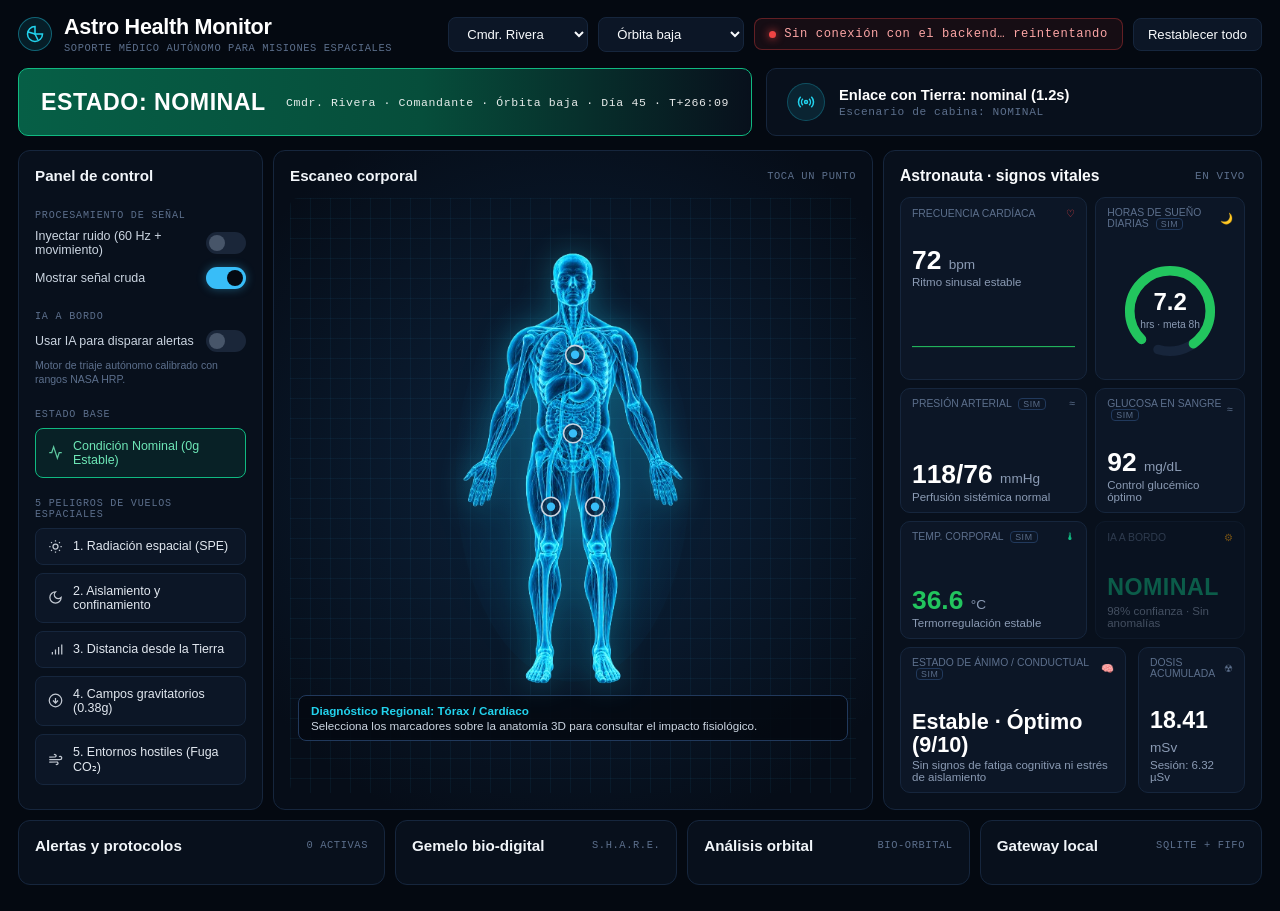
==== frontend/index.html @ faa4a2a4 "Proyecto completo funcionando en local" ====
<!DOCTYPE html>
<html lang="es">
<head>
  <meta charset="UTF-8" />
  <meta name="viewport" content="width=device-width, initial-scale=1.0" />
  <meta name="description" content="Prototipo de monitoreo fisiológico para misiones espaciales." />
  <title>Astro Health Monitor - Escaneo Anatómico 3D</title>
  <link rel="stylesheet" href="css/styles.css" />
</head>
<body>
<!-- TOP BAR -->
  <header class="header">
    <div class="logo-area">
      <div class="logo-badge">
        <svg width="18" height="18" viewBox="0 0 24 24" fill="none" stroke="currentColor" stroke-width="2">
          <path d="M12 2a10 10 0 1 0 10 10H12V2z"/><path d="M12 12 2.1 9.1"/><path d="m12 12 3.9 7.8"/>
        </svg>
      </div>
      <div class="logo-text">
        <h1>Astro Health Monitor</h1>
        <p class="mono">Soporte Médico Autónomo para Misiones Espaciales</p>
      </div>
    </div>

    <div class="header-controls">
      <select id="astro-select" class="select-box" >
        <option value="Cmdr. Rivera">Cmdr. Rivera</option>
        <option value="Dra. Vance">Dra. Vance</option>
        <option value="Ing. Sato">Ing. Sato</option>
      </select>
      <select id="orbit-select" class="select-box" >
        <option value="Órbita baja">Órbita baja</option>
        <option value="Tránsito Lunar">Tránsito Lunar</option>
        <option value="Superficie Marte">Superficie Marte</option>
      </select>
      <div id="conn-badge" class="system-badge offline mono">
        <span class="system-dot"></span>
        <span id="conn-text">Conectando con el backend…</span>
      </div>
      <button id="btn-reset" class="select-box" type="button">Restablecer todo</button>
    </div>
  </header>

  <!-- STATUS BANNER + COMMS -->
  <section class="top-status-grid">
    <div id="banner-box" class="status-banner">
      <h2 id="banner-state">ESTADO: NOMINAL</h2>
      <span id="banner-meta" class="mono">Cmdr. Rivera · Comandante · Órbita baja · Día 45 · T+266:09</span>
    </div>

    <div class="comms-box">
      <div class="comms-circle">
        <svg width="18" height="18" viewBox="0 0 24 24" fill="none" stroke="currentColor" stroke-width="2">
          <path d="M4.9 19.1C1 15.2 1 8.8 4.9 4.9"/><path d="M7.8 16.2c-2.3-2.3-2.3-6.1 0-8.5"/>
          <circle cx="12" cy="12" r="2"/><path d="M16.2 7.8c2.3 2.3 2.3 6.1 0 8.5"/><path d="M19.1 4.9C23 8.8 23 15.1 19.1 19"/>
        </svg>
      </div>
      <div>
        <h3 id="comms-title">Enlace con Tierra: nominal (1.2s)</h3>
        <p id="comms-sub" class="mono">Escenario de cabina: NOMINAL</p>
      </div>
    </div>
  </section>

  <!-- MAIN 3-COLUMN WORKSPACE -->
  <div class="main-layout">

    <!-- COLUMN 1: PANEL DE CONTROL -->
    <aside class="panel">
      <div class="panel-title-row">
        <h3>Panel de control</h3>
      </div>

      <div class="cat-label mono">Procesamiento de Señal</div>
      <div class="switch-item">
        <span>Inyectar ruido (60 Hz + movimiento)</span>
        <div id="sw-noise" class="toggle-pill" data-toggle="noise" role="switch" tabindex="0" aria-label="Inyectar ruido"></div>
      </div>
      <div class="switch-item">
        <span>Mostrar señal cruda</span>
        <div id="sw-raw" class="toggle-pill active" data-toggle="raw" role="switch" tabindex="0" aria-label="Mostrar señal cruda"></div>
      </div>

      <div class="cat-label mono">IA a Bordo</div>
      <div class="switch-item">
        <span>Usar IA para disparar alertas</span>
        <div id="sw-ai" class="toggle-pill" data-toggle="ai" role="switch" tabindex="0" aria-label="Usar IA para alertas"></div>
      </div>
      <p id="ai-helper" class="switch-helper">Motor de triaje autónomo calibrado con rangos NASA HRP.</p>

      <div class="cat-label mono">Estado Base</div>
      <button class="ctrl-btn selected-ok" data-hazard="normal">
        <svg viewBox="0 0 24 24" fill="none" stroke="currentColor" stroke-width="2"><path d="M22 12h-4l-3 9L9 3l-3 9H2"/></svg>
        <span>Condición Nominal (0g Estable)</span>
      </button>

      <div class="cat-label mono">5 Peligros de Vuelos Espaciales</div>

      <button class="ctrl-btn" data-hazard="radiacion">
        <svg viewBox="0 0 24 24" fill="none" stroke="currentColor" stroke-width="2"><circle cx="12" cy="12" r="4"/><path d="M12 2v2"/><path d="M12 20v2"/><path d="m4.93 4.93 1.41 1.41"/><path d="m17.66 17.66 1.41 1.41"/><path d="M2 12h2"/><path d="M20 12h2"/><path d="m6.34 17.66-1.41 1.41"/><path d="m19.07 4.93-1.41 1.41"/></svg>
        <span>1. Radiación espacial (SPE)</span>
      </button>

      <button class="ctrl-btn" data-hazard="aislamiento">
        <svg viewBox="0 0 24 24" fill="none" stroke="currentColor" stroke-width="2"><path d="M12 3a6 6 0 0 0 9 9 9 9 0 1 1-9-9Z"/></svg>
        <span>2. Aislamiento y confinamiento</span>
      </button>

      <button class="ctrl-btn" data-hazard="distancia">
        <svg viewBox="0 0 24 24" fill="none" stroke="currentColor" stroke-width="2"><path d="M2 20h.01"/><path d="M7 20v-4"/><path d="M12 20v-8"/><path d="M17 20V8"/><path d="M22 4v16"/></svg>
        <span>3. Distancia desde la Tierra</span>
      </button>

      <button class="ctrl-btn" data-hazard="gravedad">
        <svg viewBox="0 0 24 24" fill="none" stroke="currentColor" stroke-width="2"><circle cx="12" cy="12" r="10"/><path d="M12 8v8"/><path d="m8 12 4 4 4-4"/></svg>
        <span>4. Campos gravitatorios (0.38g)</span>
      </button>

      <button class="ctrl-btn" data-hazard="entorno">
        <svg viewBox="0 0 24 24" fill="none" stroke="currentColor" stroke-width="2"><path d="M17.7 7.7a2.5 2.5 0 1 1 1.8 4.3H2"/><path d="M9.6 4.6A2 2 0 1 1 11 8H2"/><path d="M12.6 19.4A2 2 0 1 0 14 16H2"/></svg>
        <span>5. Entornos hostiles (Fuga CO₂)</span>
      </button>
    </aside>

    <!-- COLUMN 2: ESCANEO CORPORAL -->
    <section class="panel body-column">
      <div class="panel-title-row">
        <h3>Escaneo corporal</h3>
        <span class="panel-subtitle mono">Toca un punto</span>
      </div>

      <div class="grid-canvas">
        <svg class="body-svg" viewBox="0 0 240 420" role="img" aria-label="Modelo anatómico 3D interactivo del astronauta">
          <defs>
            <radialGradient id="scanGlow" cx="50%" cy="55%" r="55%">
              <stop offset="0%" stop-color="#0ea5e9" stop-opacity="0.20" />
              <stop offset="65%" stop-color="#0284c7" stop-opacity="0.08" />
              <stop offset="100%" stop-color="#0284c7" stop-opacity="0" />
            </radialGradient>
          </defs>
          <ellipse cx="120" cy="215" rx="112" ry="198" fill="url(#scanGlow)" />
          <!-- Anatomía 3D realista incrustada en el propio HTML -->
          <image x="-25" y="0" width="290" height="420"
              href="assets/anatomia_azul.png"
              preserveAspectRatio="none"
              style="pointer-events:none" />
          <!-- Marcadores interactivos: se iluminan según el escenario seleccionado -->
          <g id="pt-heart" class="node-point" data-organ="heart" role="button" aria-label="Seleccionar corazón" tabindex="0">
            <circle class="node-outer" cx="122" cy="101" r="9" />
            <circle class="node-inner" cx="122" cy="101" r="4" />
          </g>
          <g id="pt-abdomen" class="node-point" data-organ="abdomen" role="button" aria-label="Seleccionar abdomen" tabindex="0">
            <circle class="node-outer" cx="120" cy="176" r="9" />
            <circle class="node-inner" cx="120" cy="176" r="4" />
          </g>
          <g id="pt-legL" class="node-point" data-organ="legs" role="button" aria-label="Seleccionar pierna izquierda" tabindex="0">
            <circle class="node-outer" cx="99" cy="246" r="9" />
            <circle class="node-inner" cx="99" cy="246" r="4" />
          </g>
          <g id="pt-legR" class="node-point" data-organ="legs" role="button" aria-label="Seleccionar pierna derecha" tabindex="0">
            <circle class="node-outer" cx="141" cy="246" r="9" />
            <circle class="node-inner" cx="141" cy="246" r="4" />
          </g>
        </svg>

        <div class="scan-tooltip">
          <strong id="organ-head">Diagnóstico Regional: Tórax / Cardíaco</strong>
          <span id="organ-body">Selecciona los marcadores sobre la anatomía 3D para consultar el impacto fisiológico.</span>
        </div>
      </div>
    </section>

    <!-- COLUMN 3: ASTRONAUTA - SIGNOS VITALES -->
    <section class="panel">
      <div class="right-header">
        <h3>Astronauta · signos vitales</h3>
        <span class="live-tag mono">En vivo</span>
      </div>

      <div class="vitals-grid">
        <!-- 1. FRECUENCIA CARDÍACA + ECG -->
        <div id="card-fc" class="v-card">
          <div class="v-top">
            <span>Frecuencia Cardíaca</span>
            <span style="color: #ef4444;">♡</span>
          </div>
          <div>
            <div class="v-main"><span id="val-fc">72</span> <small>bpm</small></div>
            <div id="desc-fc" class="v-desc">Ritmo sinusal estable</div>
          </div>
          <canvas id="ecg-canvas" width="520" height="104"></canvas>
        </div>

        <!-- 2. HORAS DE SUEÑO (ANILLO TIPO SPO2) -->
        <div id="card-sueno" class="v-card">
          <div class="v-top">
            <span>Horas de Sueño Diarias <em class="sim-tag" title="Valor simulado: el Proyecto A no lo mide">SIM</em></span>
            <span>🌙</span>
          </div>
          <div class="gauge-container">
            <svg class="gauge-svg" viewBox="0 0 100 100">
              <circle class="gauge-track" cx="50" cy="50" r="38" />
              <circle id="ring-sueno" class="gauge-progress" cx="50" cy="50" r="38" />
            </svg>
            <div class="gauge-label">
              <strong id="val-sueno">7.2</strong>
              <span>hrs · meta 8h</span>
            </div>
          </div>
        </div>

        <!-- 3. PRESIÓN ARTERIAL -->
        <div id="card-pa" class="v-card">
          <div class="v-top">
            <span>Presión Arterial <em class="sim-tag" title="Valor simulado: el Proyecto A no lo mide">SIM</em></span>
            <span>≈</span>
          </div>
          <div>
            <div class="v-main"><span id="val-pa">118/76</span> <small>mmHg</small></div>
            <div id="desc-pa" class="v-desc">Perfusión sistémica normal</div>
          </div>
        </div>

        <!-- 4. GLUCOSA EN SANGRE -->
        <div id="card-glu" class="v-card">
          <div class="v-top">
            <span>Glucosa en Sangre <em class="sim-tag" title="Valor simulado: el Proyecto A no lo mide">SIM</em></span>
            <span>≈</span>
          </div>
          <div>
            <div class="v-main"><span id="val-glu">92</span> <small>mg/dL</small></div>
            <div id="desc-glu" class="v-desc">Control glucémico óptimo</div>
          </div>
        </div>

        <!-- 5. TEMPERATURA CORPORAL -->
        <div id="card-temp" class="v-card">
          <div class="v-top">
            <span>Temp. Corporal <em class="sim-tag" title="Valor simulado: el Proyecto A no lo mide">SIM</em></span>
            <span style="color: #10b981;">🌡</span>
          </div>
          <div>
            <div class="v-main"><span id="val-temp">36.6</span> <small>°C</small></div>
            <div id="desc-temp" class="v-desc">Termorregulación estable</div>
          </div>
        </div>

        <!-- 6. IA A BORDO (DIAGNÓSTICO) -->
        <div id="card-ia" class="v-card">
          <div class="v-top">
            <span>IA a Bordo</span>
            <span style="color: #f59e0b;">⚙</span>
          </div>
          <div>
            <div id="val-ia" class="ia-status-text">NOMINAL</div>
            <div id="desc-ia" class="v-desc">98% confianza · Sin anomalías</div>
          </div>
        </div>

        <!-- FILA INFERIOR: ESTADO DE ÁNIMO + DOSIS RADIACIÓN -->
        <div class="extra-strip">
          <div id="card-animo" class="v-card" style="grid-column: span 2;">
            <div class="v-top">
              <span>Estado de Ánimo / Conductual <em class="sim-tag" title="Valor simulado: el Proyecto A no lo mide">SIM</em></span>
              <span>🧠</span>
            </div>
            <div>
              <div class="v-main" style="font-size: 1.35rem;"><span id="val-animo">Estable · Óptimo (9/10)</span></div>
              <div id="desc-animo" class="v-desc">Sin signos de fatiga cognitiva ni estrés de aislamiento</div>
            </div>
          </div>

          <div id="card-rad" class="v-card">
            <div class="v-top">
              <span>Dosis Acumulada</span>
              <span>☢</span>
            </div>
            <div>
              <div class="v-main" style="font-size: 1.45rem;"><span id="val-rad">18.41</span> <small>mSv</small></div>
              <div id="desc-rad" class="v-desc">Sesión: 6.32 µSv</div>
            </div>
          </div>
        </div>

      </div>
    </section>

  </div>

  <!-- OPERACIONES: datos de los motores del Proyecto A -->
  <section class="ops-grid">
    <div class="panel ops-wide">
      <div class="panel-title-row"><h3>Alertas y protocolos</h3><span id="alerts-count" class="panel-subtitle mono">0 activas</span></div>
      <ul id="alerts-list" class="ops-list"></ul>
    </div>
    <div class="panel">
      <div class="panel-title-row"><h3>Gemelo bio-digital</h3><span class="panel-subtitle mono">S.H.A.R.E.</span></div>
      <div id="twin-body"></div>
    </div>
    <div class="panel">
      <div class="panel-title-row"><h3>Análisis orbital</h3><span class="panel-subtitle mono">Bio-Orbital</span></div>
      <div id="orbital-body"></div>
    </div>
    <div class="panel">
      <div class="panel-title-row"><h3>Gateway local</h3><span class="panel-subtitle mono">SQLite + FIFO</span></div>
      <div id="gateway-body"></div>
    </div>
  </section>
  <footer id="modules-line" class="modules-line mono"></footer>

  <script type="module" src="js/main.js"></script>
</body>
</html>
---- frontend/css/styles.css ----
:root {
      --bg-base: #040911;
      --bg-panel: #08101c;
      --bg-card: #0c1626;
      --bg-card-inner: #0f1b2e;
      --border-subtle: #16263d;
      --border-highlight: #21395c;
      --text-white: #f8fafc;
      --text-gray: #8b9bb4;
      --text-dim: #5c6f8c;
      --cyan: #22d3ee;
      --cyan-glow: rgba(34, 211, 238, 0.35);
      --green: #10b981;
      --amber: #f59e0b;
      --red: #ef4444;
      --red-bright: #ff3b3b;
    }

    * { box-sizing: border-box; margin: 0; padding: 0; }

    body {
      background-color: var(--bg-base);
      color: var(--text-white);
      font-family: -apple-system, BlinkMacSystemFont, "Segoe UI", Roboto, Helvetica, Arial, sans-serif;
      padding: 14px 18px;
      min-height: 100vh;
    }

    .mono {
      font-family: "JetBrains Mono", "Fira Code", Consolas, monospace;
      letter-spacing: 0.6px;
    }

    /* ================= HEADER ================= */
    .header {
      display: flex;
      justify-content: space-between;
      align-items: center;
      margin-bottom: 14px;
      gap: 12px;
      flex-wrap: wrap;
    }

    .logo-area {
      display: flex;
      align-items: center;
      gap: 12px;
    }
    .logo-badge {
      width: 34px;
      height: 34px;
      border-radius: 50%;
      background: rgba(34, 211, 238, 0.1);
      border: 1px solid rgba(34, 211, 238, 0.4);
      display: flex;
      align-items: center;
      justify-content: center;
      color: var(--cyan);
    }
    .logo-text h1 {
      font-size: 1.35rem;
      font-weight: 700;
      letter-spacing: -0.3px;
      color: #ffffff;
    }
    .logo-text p {
      font-size: 0.65rem;
      color: var(--text-dim);
      text-transform: uppercase;
      margin-top: 2px;
    }

    .header-controls {
      display: flex;
      align-items: center;
      gap: 10px;
      flex-wrap: wrap;
    }
    .select-box {
      background: var(--bg-card);
      border: 1px solid var(--border-subtle);
      color: var(--text-white);
      padding: 8px 14px;
      border-radius: 8px;
      font-size: 0.82rem;
      min-width: 140px;
      cursor: pointer;
      outline: none;
    }
    .system-badge {
      background: rgba(16, 185, 129, 0.06);
      border: 1px solid rgba(16, 185, 129, 0.25);
      color: var(--green);
      padding: 8px 14px;
      border-radius: 8px;
      font-size: 0.76rem;
      display: flex;
      align-items: center;
      gap: 8px;
    }
    .system-dot {
      width: 7px;
      height: 7px;
      border-radius: 50%;
      background: var(--green);
      box-shadow: 0 0 8px var(--green);
    }

    /* ================= TOP STATUS ROW ================= */
    .top-status-grid {
      display: grid;
      grid-template-columns: 1.48fr 1fr;
      gap: 14px;
      margin-bottom: 14px;
    }
    @media (max-width: 960px) { .top-status-grid { grid-template-columns: 1fr; } }

    .status-banner {
      border-radius: 10px;
      padding: 16px 22px;
      display: flex;
      justify-content: space-between;
      align-items: center;
      transition: all 0.3s ease;
      background: linear-gradient(90deg, #065f46 0%, #064e3b 55%, #08101c 100%);
      border: 1px solid #10b981;
    }
    .status-banner.critico {
      background: linear-gradient(90deg, #ef4444 0%, #dc2626 55%, #991b1b 100%);
      border: 1px solid #f87171;
      box-shadow: 0 4px 25px rgba(239, 68, 68, 0.35);
    }
    .status-banner.alerta {
      background: linear-gradient(90deg, #d97706 0%, #b45309 60%, #78350f 100%);
      border: 1px solid #fbbf24;
      box-shadow: 0 4px 20px rgba(245, 158, 11, 0.25);
    }
    .status-banner h2 {
      font-size: 1.45rem;
      font-weight: 800;
      letter-spacing: 0.5px;
      color: #ffffff;
    }
    .status-banner span {
      font-size: 0.72rem;
      color: rgba(255, 255, 255, 0.9);
    }

    .comms-box {
      background: var(--bg-panel);
      border: 1px solid var(--border-subtle);
      border-radius: 10px;
      padding: 14px 20px;
      display: flex;
      align-items: center;
      gap: 14px;
    }
    .comms-circle {
      width: 38px;
      height: 38px;
      border-radius: 50%;
      background: rgba(34, 211, 238, 0.1);
      border: 1px solid rgba(34, 211, 238, 0.25);
      display: flex;
      align-items: center;
      justify-content: center;
      color: var(--cyan);
      flex-shrink: 0;
    }
    .comms-box h3 {
      font-size: 0.92rem;
      font-weight: 600;
      color: #ffffff;
    }
    .comms-box p {
      font-size: 0.7rem;
      color: var(--text-dim);
      margin-top: 3px;
    }

    /* ================= MAIN 3-COLUMN LAYOUT ================= */
    .main-layout {
    display: grid;
    grid-template-columns: 245px 600px minmax(0, 1fr);
    gap: 10px;
    align-items: stretch;
    }
    @media (max-width: 1200px) {
      .main-layout { grid-template-columns: 270px 1fr; }
      .body-column { grid-column: span 2; }
    }
    @media (max-width: 768px) {
      .main-layout { grid-template-columns: 1fr; }
      .body-column { grid-column: span 1; }
    }

    .panel {
      background: var(--bg-panel);
      border: 1px solid var(--border-subtle);
      border-radius: 12px;
      padding: 16px;
      display: flex;
      flex-direction: column;
    }

    .panel-title-row {
      display: flex;
      justify-content: space-between;
      align-items: center;
      margin-bottom: 14px;
    }
    .panel-title-row h3 {
      font-size: 0.95rem;
      font-weight: 600;
      color: #f1f5f9;
    }
    .panel-subtitle {
      font-size: 0.65rem;
      color: var(--text-dim);
      text-transform: uppercase;
    }

    /* ================= LEFT PANEL: CONTROLS ================= */
    .cat-label {
      font-size: 0.63rem;
      color: var(--text-dim);
      text-transform: uppercase;
      margin: 12px 0 8px 0;
      letter-spacing: 0.8px;
    }
    .cat-label:first-of-type { margin-top: 2px; }

    .switch-item {
      display: flex;
      justify-content: space-between;
      align-items: center;
      margin-bottom: 10px;
      font-size: 0.78rem;
      color: #cbd5e1;
    }
    .switch-helper {
      font-size: 0.66rem;
      color: var(--text-dim);
      line-height: 1.35;
      margin-top: -4px;
      margin-bottom: 10px;
    }

    /* Pill Toggle Switch exacto */
    .toggle-pill {
      width: 40px;
      height: 22px;
      background: #1a2639;
      border-radius: 999px;
      position: relative;
      cursor: pointer;
      transition: background 0.25s;
      flex-shrink: 0;
    }
    .toggle-pill::after {
      content: "";
      position: absolute;
      top: 3px;
      left: 3px;
      width: 16px;
      height: 16px;
      border-radius: 50%;
      background: #475569;
      transition: all 0.25s;
    }
    .toggle-pill.active {
      background: #38bdf8;
      box-shadow: 0 0 10px rgba(56, 189, 248, 0.4);
    }
    .toggle-pill.active::after {
      left: 21px;
      background: #040911;
    }

    /* Action Buttons (5 Hazards) */
    .ctrl-btn {
      width: 100%;
      background: var(--bg-card);
      border: 1px solid var(--border-subtle);
      color: #e2e8f0;
      padding: 10px 12px;
      border-radius: 8px;
      margin-bottom: 8px;
      font-size: 0.78rem;
      display: flex;
      align-items: center;
      gap: 10px;
      cursor: pointer;
      transition: all 0.2s;
      text-align: left;
    }
    .ctrl-btn:hover {
      background: #111f35;
      border-color: var(--border-highlight);
    }
    .ctrl-btn.selected-crit {
      background: rgba(239, 68, 68, 0.12);
      border: 1px solid #ef4444;
      color: #fca5a5;
      box-shadow: inset 0 0 12px rgba(239, 68, 68, 0.15);
    }
    .ctrl-btn.selected-warn {
      background: rgba(245, 158, 11, 0.12);
      border: 1px solid #f59e0b;
      color: #fcd34d;
    }
    .ctrl-btn.selected-ok {
      background: rgba(16, 185, 129, 0.1);
      border: 1px solid #10b981;
      color: #6ee7b7;
    }
    .ctrl-btn svg {
      width: 15px;
      height: 15px;
      flex-shrink: 0;
      opacity: 0.85;
    }

    /* ================= CENTER PANEL: BODY SCAN ================= */
    .body-column {
      background: radial-gradient(circle at 50% 48%, #0c233d 0%, #060d18 85%);
      position: relative;
      overflow: hidden;
    }
    .grid-canvas {
      flex: 1;
      border-radius: 8px;
      background-image:
        linear-gradient(rgba(56, 189, 248, 0.06) 1px, transparent 1px),
        linear-gradient(90deg, rgba(56, 189, 248, 0.06) 1px, transparent 1px);
      background-size: 20px 20px;
      display: flex;
      flex-direction: column;
      align-items: center;
      justify-content: center;
      position: relative;
      padding: 8px;
    }

    .body-svg {
      width: 270px;
      height: 440px;
      filter: drop-shadow(0 0 15px rgba(34, 211, 238, 0.35));
      max-width: 100%;
      overflow: visible;
      filter: drop-shadow(0 0 15px rgba(34, 211, 238, 0.30));
    }
    .node-point:focus { outline: none; }
    .node-point:focus .node-outer { stroke: #ffffff; stroke-width: 2.5; }

    .node-point {
      cursor: pointer;
    }
    .node-outer {
      fill: rgba(15, 23, 42, 0.7);
      stroke: #cbd5e1;
      stroke-width: 1.5;
      transition: all 0.3s;
    }
    .node-inner {
      fill: #38bdf8;
      transition: all 0.3s;
    }
    .node-point.crit .node-outer {
      fill: rgba(239, 68, 68, 0.35);
      stroke: #ef4444;
      animation: ripple 1.3s infinite;
    }
    .node-point.crit .node-inner {
      fill: #ef4444;
    }
    .node-point.warn .node-outer {
      fill: rgba(245, 158, 11, 0.35);
      stroke: #f59e0b;
    }
    .node-point.warn .node-inner {
      fill: #f59e0b;
    }

    @keyframes ripple {
      0% { r: 8; opacity: 1; }
      100% { r: 16; opacity: 0; }
    }

    .scan-tooltip {
      width: 100%;
      background: rgba(4, 9, 17, 0.85);
      border: 1px solid var(--border-highlight);
      border-radius: 8px;
      padding: 8px 12px;
      font-size: 0.73rem;
      color: #cbd5e1;
      margin-top: 6px;
    }
    .scan-tooltip strong {
      color: var(--cyan);
      display: block;
      margin-bottom: 2px;
    }

    /* ================= RIGHT PANEL: VITALS ================= */
    .right-header {
      display: flex;
      justify-content: space-between;
      align-items: center;
      margin-bottom: 12px;
    }
    .right-header h3 {
      font-size: 0.98rem;
      font-weight: 600;
    }
    .live-tag {
      font-size: 0.68rem;
      color: var(--text-dim);
      text-transform: uppercase;
    }

    .vitals-grid {
      display: grid;
      grid-template-columns: 1.25fr 1fr;
      gap: 8px;
      flex: 1;
    }
    @media (max-width: 640px) { .vitals-grid { grid-template-columns: 1fr; } }

    .v-card {
      background: var(--bg-card);
      border: 1px solid var(--border-subtle);
      border-radius: 10px;
      padding: 9px 11px;
      display: flex;
      flex-direction: column;
      justify-content: space-between;
      transition: all 0.3s;
    }
    .v-card.crit {
      border-color: rgba(239, 68, 68, 0.6);
      background: linear-gradient(180deg, rgba(239, 68, 68, 0.1) 0%, var(--bg-card) 100%);
    }
    .v-card.warn {
      border-color: rgba(245, 158, 11, 0.55);
      background: linear-gradient(180deg, rgba(245, 158, 11, 0.08) 0%, var(--bg-card) 100%);
    }

    .v-top {
      display: flex;
      justify-content: space-between;
      align-items: center;
      font-size: 0.65rem;
      color: var(--text-dim);
      text-transform: uppercase;
    }
    .v-main {
      font-size: 1.65rem;
      font-weight: 700;
      color: #ffffff;
      margin: 6px 0 2px 0;
      line-height: 1.05;
    }
    .v-main small {
      font-size: 0.85rem;
      font-weight: 400;
      color: var(--text-gray);
    }
    .v-desc {
      font-size: 0.72rem;
      color: var(--text-gray);
    }
    .v-card.crit .v-main { color: var(--red-bright); }
    .v-card.crit .v-desc { color: #fca5a5; }
    .v-card.warn .v-main { color: var(--amber); }

    /* ECG Line */
    #ecg-canvas {
      width: 100%;
      height: 46px;
      margin-top: 8px;
    }

    /* Circular Gauge (Sleep / SpO2 style) */
    .gauge-container {
      position: relative;
      width: 106px;
      height: 106px;
      margin: 6px auto;
      display: flex;
      align-items: center;
      justify-content: center;
    }
    .gauge-svg {
      width: 106px;
      height: 106px;
      transform: rotate(135deg);
    }
    .gauge-track {
      fill: none;
      stroke: #17253b;
      stroke-width: 9;
      stroke-dasharray: 220 280;
      stroke-linecap: round;
    }
    .gauge-progress {
      fill: none;
      stroke: #22c55e;
      stroke-width: 9;
      stroke-dasharray: 185 280;
      stroke-linecap: round;
      transition: stroke-dasharray 0.5s ease, stroke 0.3s ease;
    }
    .gauge-label {
      position: absolute;
      text-align: center;
    }
    .gauge-label strong {
      display: block;
      font-size: 1.5rem;
      color: #ffffff;
      line-height: 1;
    }
    .gauge-label span {
      font-size: 0.64rem;
      color: var(--text-gray);
    }

    /* IA Diagnosis Card */
    .ia-status-text {
      font-size: 1.45rem;
      font-weight: 800;
      color: var(--green);
      letter-spacing: 0.5px;
      margin: 8px 0 4px 0;
    }
    .v-card.crit .ia-status-text { color: var(--amber); }
    .v-card.warn .ia-status-text { color: var(--amber); }

    /* Compact bottom metrics strip for the remaining 2 indicators */
    .extra-strip {
      grid-column: span 2;
      display: grid;
      grid-template-columns: repeat(3, 1fr);
      gap: 12px;
    }
    @media (max-width: 640px) { .extra-strip { grid-column: span 1; grid-template-columns: 1fr; } }

    /* ================= INTEGRACIÓN CON EL BACKEND (añadido) ================= */
    #ecg-canvas { height: 52px; }

    .system-badge.offline {
      background: rgba(239, 68, 68, 0.08);
      border-color: rgba(239, 68, 68, 0.35);
      color: #fca5a5;
    }
    .system-badge.offline .system-dot { background: var(--red); box-shadow: 0 0 8px var(--red); }
    #btn-reset { min-width: 0; }
    #btn-reset:hover { border-color: var(--border-highlight); }

    /* La temperatura ahora cambia de color según el estado (antes tenía un color fijo inline) */
    #card-temp:not(.crit):not(.warn) .v-main { color: #22c55e; }

    .sim-tag {
      font-style: normal;
      font-size: 0.55rem;
      letter-spacing: 0.6px;
      color: var(--text-dim);
      border: 1px solid var(--border-highlight);
      border-radius: 4px;
      padding: 0 4px;
      margin-left: 4px;
      vertical-align: middle;
    }

    /* Panel de operaciones */
    .ops-grid {
      display: grid;
      grid-template-columns: 1.3fr 1fr 1fr 1fr;
      gap: 10px;
      margin-top: 10px;
    }
    @media (max-width: 1200px) { .ops-grid { grid-template-columns: 1fr 1fr; } }
    @media (max-width: 768px)  { .ops-grid { grid-template-columns: 1fr; } }

    .ops-list { list-style: none; display: flex; flex-direction: column; gap: 6px; max-height: 320px; overflow-y: auto; }
    .ops-list li { font-size: 0.76rem; padding: 7px 10px; border-radius: 8px; border: 1px solid var(--border-subtle); background: var(--bg-card); }
    .ops-list li.al-err  { border-color: rgba(239, 68, 68, 0.6);  color: #fca5a5; background: rgba(239, 68, 68, 0.08); }
    .ops-list li.al-warn { border-color: rgba(245, 158, 11, 0.55); color: #fcd34d; background: rgba(245, 158, 11, 0.07); }
    .ops-list li.al-ok   { border-color: rgba(16, 185, 129, 0.4);  color: #6ee7b7; }
    .al-protocol { margin-top: 6px; color: #cbd5e1; font-size: 0.72rem; }
    .al-protocol summary { cursor: pointer; color: var(--cyan); }
    .al-protocol ol { margin: 6px 0 0 18px; display: flex; flex-direction: column; gap: 3px; }

    .ops-stats { display: grid; grid-template-columns: 1fr 1fr; gap: 8px; }
    .ops-stat { background: var(--bg-card); border: 1px solid var(--border-subtle); border-radius: 8px; padding: 8px 10px; display: flex; flex-direction: column; gap: 2px; }
    .ops-stat strong { font-size: 0.95rem; color: #fff; }
    .ops-label { font-size: 0.62rem; color: var(--text-dim); text-transform: uppercase; letter-spacing: 0.6px; }
    .ops-note, .ops-row, .ops-anomaly { font-size: 0.68rem; color: var(--text-gray); margin-top: 6px; line-height: 1.4; }
    .ops-warn { font-size: 0.72rem; color: var(--amber); margin-top: 8px; }
    .ops-bar { height: 6px; background: #17253b; border-radius: 999px; margin-top: 8px; overflow: hidden; }
    .ops-bar-fill { height: 100%; background: var(--cyan); transition: width 0.5s; }
    .ops-options { list-style: none; margin-top: 6px; display: flex; flex-direction: column; gap: 5px; font-size: 0.7rem; color: var(--text-gray); }
    .ops-options strong { color: #e2e8f0; }

    .modules-line { margin-top: 12px; text-align: center; font-size: 0.66rem; color: var(--text-dim); }
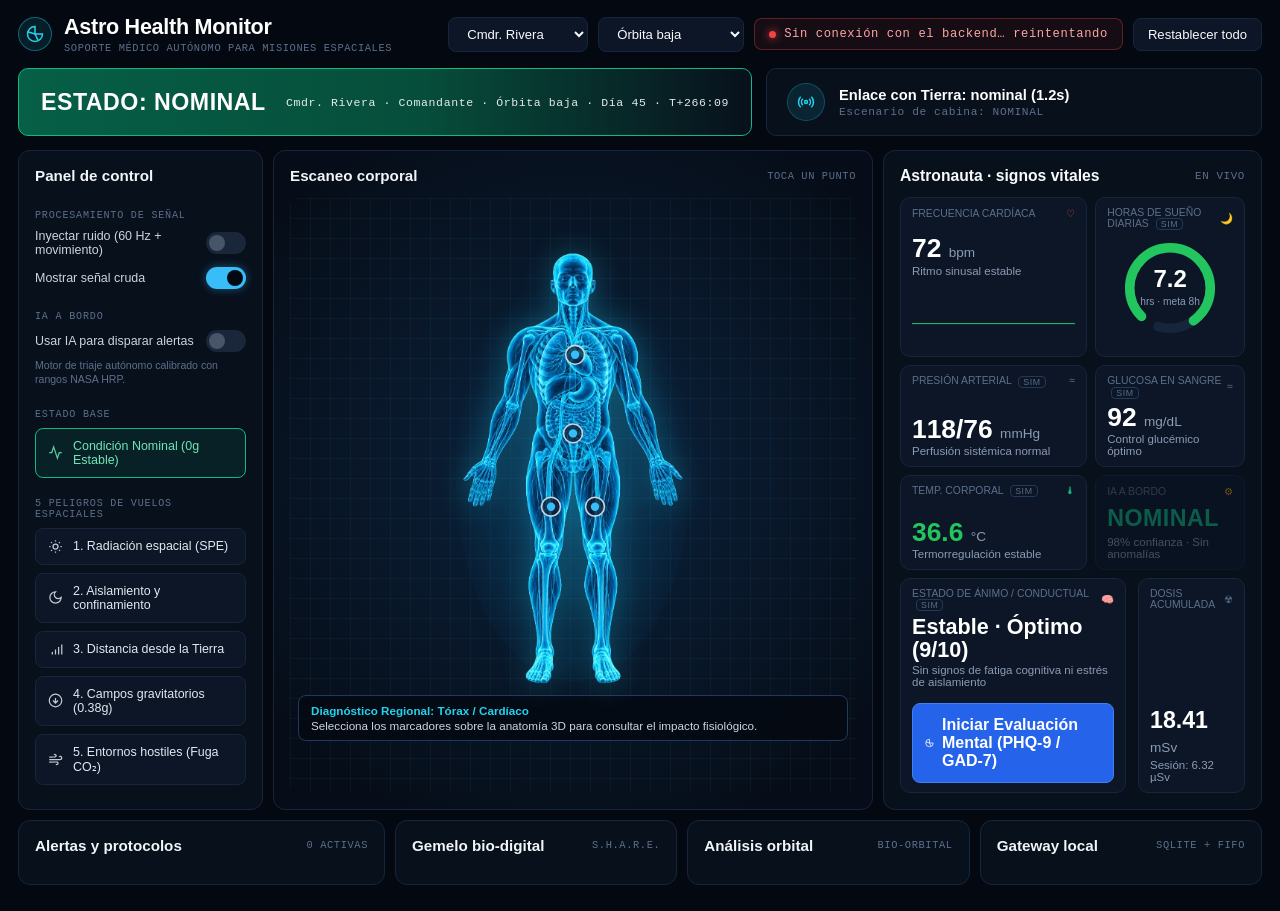
==== commit 3d6c5825: "feat: proyecto astro-health listo para despliegue" ====
--- a/frontend/index.html
+++ b/frontend/index.html
@@ -6,6 +6,34 @@
   <meta name="description" content="Prototipo de monitoreo fisiológico para misiones espaciales." />
   <title>Astro Health Monitor - Escaneo Anatómico 3D</title>
   <link rel="stylesheet" href="css/styles.css" />
+  <!-- Añadimos un pequeño estilo para el botón del test mental -->
+  <style>
+    .btn-test-mental {
+      display: flex;
+      align-items: center;
+      justify-content: center;
+      gap: 8px;
+      width: 100%;
+      margin-top: 15px;
+      padding: 12px;
+      background-color: #2563eb;
+      color: #ffffff;
+      text-decoration: none;
+      border-radius: 8px;
+      font-weight: bold;
+      font-family: inherit;
+      border: 1px solid #3b82f6;
+      transition: background-color 0.2s, transform 0.1s;
+    }
+    .btn-test-mental:hover {
+      background-color: #1d4ed8;
+      transform: translateY(-1px);
+    }
+    .btn-test-mental svg {
+      width: 18px;
+      height: 18px;
+    }
+  </style>
 </head>
 <body>
 <!-- TOP BAR -->
@@ -268,6 +296,19 @@
               <div class="v-main" style="font-size: 1.35rem;"><span id="val-animo">Estable · Óptimo (9/10)</span></div>
               <div id="desc-animo" class="v-desc">Sin signos de fatiga cognitiva ni estrés de aislamiento</div>
             </div>
+            <!-- ========================================================= -->
+            <!-- AQUÍ ESTÁ EL BOTÓN AGREGADO -->
+            <!-- ========================================================= -->
+            <a href="/evaluacion.html" class="btn-test-mental">
+              <svg viewBox="0 0 24 24" fill="none" stroke="currentColor" stroke-width="2">
+                <path d="M12 2a10 10 0 1 0 10 10H12V2z"/>
+                <path d="M12 12 2.1 9.1"/>
+                <path d="m12 12 3.9 7.8"/>
+              </svg>
+              Iniciar Evaluación Mental (PHQ-9 / GAD-7)
+            </a>
+            <!-- ========================================================= -->
+
           </div>
 
           <div id="card-rad" class="v-card">
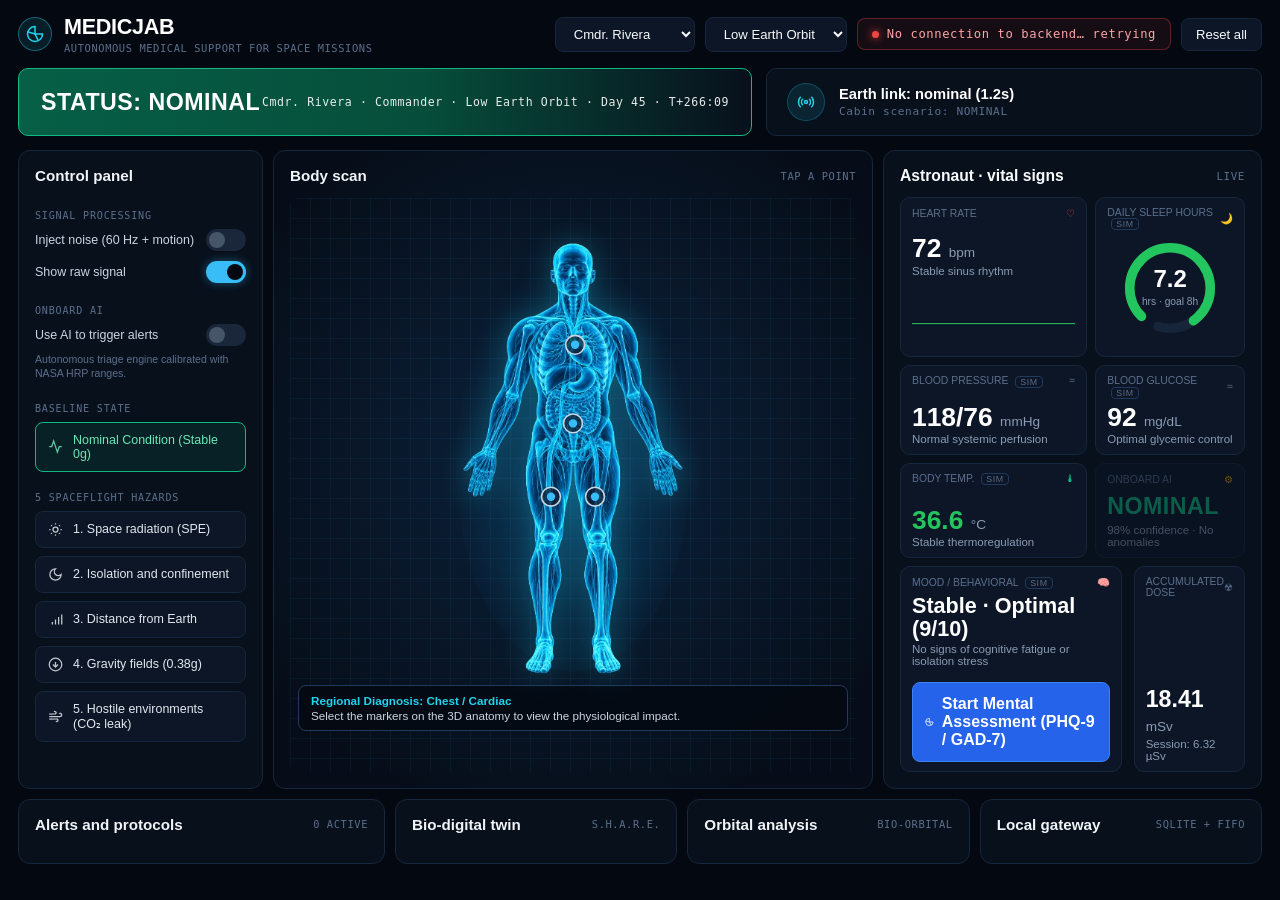
==== commit ea80b9d1: "i18n(frontend): translate visible text and comments to English, rename to MEDICJAB, drop '100% offli" ====
--- a/frontend/index.html
+++ b/frontend/index.html
@@ -1,12 +1,12 @@
 <!DOCTYPE html>
-<html lang="es">
+<html lang="en">
 <head>
   <meta charset="UTF-8" />
   <meta name="viewport" content="width=device-width, initial-scale=1.0" />
-  <meta name="description" content="Prototipo de monitoreo fisiológico para misiones espaciales." />
-  <title>Astro Health Monitor - Escaneo Anatómico 3D</title>
+  <meta name="description" content="MEDICJAB: autonomous physiological monitoring prototype for space missions." />
+  <title>MEDICJAB - 3D Anatomical Scan</title>
   <link rel="stylesheet" href="css/styles.css" />
-  <!-- Añadimos un pequeño estilo para el botón del test mental -->
+  <!-- Small style for the mental assessment button -->
   <style>
     .btn-test-mental {
       display: flex;
@@ -45,35 +45,35 @@
         </svg>
       </div>
       <div class="logo-text">
-        <h1>Astro Health Monitor</h1>
-        <p class="mono">Soporte Médico Autónomo para Misiones Espaciales</p>
+        <h1>MEDICJAB</h1>
+        <p class="mono">Autonomous Medical Support for Space Missions</p>
       </div>
     </div>
 
     <div class="header-controls">
       <select id="astro-select" class="select-box" >
         <option value="Cmdr. Rivera">Cmdr. Rivera</option>
-        <option value="Dra. Vance">Dra. Vance</option>
-        <option value="Ing. Sato">Ing. Sato</option>
+        <option value="Dra. Vance">Dr. Vance</option>
+        <option value="Ing. Sato">Eng. Sato</option>
       </select>
       <select id="orbit-select" class="select-box" >
-        <option value="Órbita baja">Órbita baja</option>
-        <option value="Tránsito Lunar">Tránsito Lunar</option>
-        <option value="Superficie Marte">Superficie Marte</option>
+        <option value="Órbita baja">Low Earth Orbit</option>
+        <option value="Tránsito Lunar">Lunar Transit</option>
+        <option value="Superficie Marte">Mars Surface</option>
       </select>
       <div id="conn-badge" class="system-badge offline mono">
         <span class="system-dot"></span>
-        <span id="conn-text">Conectando con el backend…</span>
-      </div>
-      <button id="btn-reset" class="select-box" type="button">Restablecer todo</button>
+        <span id="conn-text">Connecting to backend…</span>
+      </div>
+      <button id="btn-reset" class="select-box" type="button">Reset all</button>
     </div>
   </header>
 
   <!-- STATUS BANNER + COMMS -->
   <section class="top-status-grid">
     <div id="banner-box" class="status-banner">
-      <h2 id="banner-state">ESTADO: NOMINAL</h2>
-      <span id="banner-meta" class="mono">Cmdr. Rivera · Comandante · Órbita baja · Día 45 · T+266:09</span>
+      <h2 id="banner-state">STATUS: NOMINAL</h2>
+      <span id="banner-meta" class="mono">Cmdr. Rivera · Commander · Low Earth Orbit · Day 45 · T+266:09</span>
     </div>
 
     <div class="comms-box">
@@ -84,8 +84,8 @@
         </svg>
       </div>
       <div>
-        <h3 id="comms-title">Enlace con Tierra: nominal (1.2s)</h3>
-        <p id="comms-sub" class="mono">Escenario de cabina: NOMINAL</p>
+        <h3 id="comms-title">Earth link: nominal (1.2s)</h3>
+        <p id="comms-sub" class="mono">Cabin scenario: NOMINAL</p>
       </div>
     </div>
   </section>
@@ -93,72 +93,72 @@
   <!-- MAIN 3-COLUMN WORKSPACE -->
   <div class="main-layout">
 
-    <!-- COLUMN 1: PANEL DE CONTROL -->
+    <!-- COLUMN 1: CONTROL PANEL -->
     <aside class="panel">
       <div class="panel-title-row">
-        <h3>Panel de control</h3>
-      </div>
-
-      <div class="cat-label mono">Procesamiento de Señal</div>
+        <h3>Control panel</h3>
+      </div>
+
+      <div class="cat-label mono">Signal Processing</div>
       <div class="switch-item">
-        <span>Inyectar ruido (60 Hz + movimiento)</span>
-        <div id="sw-noise" class="toggle-pill" data-toggle="noise" role="switch" tabindex="0" aria-label="Inyectar ruido"></div>
+        <span>Inject noise (60 Hz + motion)</span>
+        <div id="sw-noise" class="toggle-pill" data-toggle="noise" role="switch" tabindex="0" aria-label="Inject noise"></div>
       </div>
       <div class="switch-item">
-        <span>Mostrar señal cruda</span>
-        <div id="sw-raw" class="toggle-pill active" data-toggle="raw" role="switch" tabindex="0" aria-label="Mostrar señal cruda"></div>
-      </div>
-
-      <div class="cat-label mono">IA a Bordo</div>
+        <span>Show raw signal</span>
+        <div id="sw-raw" class="toggle-pill active" data-toggle="raw" role="switch" tabindex="0" aria-label="Show raw signal"></div>
+      </div>
+
+      <div class="cat-label mono">Onboard AI</div>
       <div class="switch-item">
-        <span>Usar IA para disparar alertas</span>
-        <div id="sw-ai" class="toggle-pill" data-toggle="ai" role="switch" tabindex="0" aria-label="Usar IA para alertas"></div>
-      </div>
-      <p id="ai-helper" class="switch-helper">Motor de triaje autónomo calibrado con rangos NASA HRP.</p>
-
-      <div class="cat-label mono">Estado Base</div>
+        <span>Use AI to trigger alerts</span>
+        <div id="sw-ai" class="toggle-pill" data-toggle="ai" role="switch" tabindex="0" aria-label="Use AI for alerts"></div>
+      </div>
+      <p id="ai-helper" class="switch-helper">Autonomous triage engine calibrated with NASA HRP ranges.</p>
+
+      <div class="cat-label mono">Baseline State</div>
       <button class="ctrl-btn selected-ok" data-hazard="normal">
         <svg viewBox="0 0 24 24" fill="none" stroke="currentColor" stroke-width="2"><path d="M22 12h-4l-3 9L9 3l-3 9H2"/></svg>
-        <span>Condición Nominal (0g Estable)</span>
-      </button>
-
-      <div class="cat-label mono">5 Peligros de Vuelos Espaciales</div>
+        <span>Nominal Condition (Stable 0g)</span>
+      </button>
+
+      <div class="cat-label mono">5 Spaceflight Hazards</div>
 
       <button class="ctrl-btn" data-hazard="radiacion">
         <svg viewBox="0 0 24 24" fill="none" stroke="currentColor" stroke-width="2"><circle cx="12" cy="12" r="4"/><path d="M12 2v2"/><path d="M12 20v2"/><path d="m4.93 4.93 1.41 1.41"/><path d="m17.66 17.66 1.41 1.41"/><path d="M2 12h2"/><path d="M20 12h2"/><path d="m6.34 17.66-1.41 1.41"/><path d="m19.07 4.93-1.41 1.41"/></svg>
-        <span>1. Radiación espacial (SPE)</span>
+        <span>1. Space radiation (SPE)</span>
       </button>
 
       <button class="ctrl-btn" data-hazard="aislamiento">
         <svg viewBox="0 0 24 24" fill="none" stroke="currentColor" stroke-width="2"><path d="M12 3a6 6 0 0 0 9 9 9 9 0 1 1-9-9Z"/></svg>
-        <span>2. Aislamiento y confinamiento</span>
+        <span>2. Isolation and confinement</span>
       </button>
 
       <button class="ctrl-btn" data-hazard="distancia">
         <svg viewBox="0 0 24 24" fill="none" stroke="currentColor" stroke-width="2"><path d="M2 20h.01"/><path d="M7 20v-4"/><path d="M12 20v-8"/><path d="M17 20V8"/><path d="M22 4v16"/></svg>
-        <span>3. Distancia desde la Tierra</span>
+        <span>3. Distance from Earth</span>
       </button>
 
       <button class="ctrl-btn" data-hazard="gravedad">
         <svg viewBox="0 0 24 24" fill="none" stroke="currentColor" stroke-width="2"><circle cx="12" cy="12" r="10"/><path d="M12 8v8"/><path d="m8 12 4 4 4-4"/></svg>
-        <span>4. Campos gravitatorios (0.38g)</span>
+        <span>4. Gravity fields (0.38g)</span>
       </button>
 
       <button class="ctrl-btn" data-hazard="entorno">
         <svg viewBox="0 0 24 24" fill="none" stroke="currentColor" stroke-width="2"><path d="M17.7 7.7a2.5 2.5 0 1 1 1.8 4.3H2"/><path d="M9.6 4.6A2 2 0 1 1 11 8H2"/><path d="M12.6 19.4A2 2 0 1 0 14 16H2"/></svg>
-        <span>5. Entornos hostiles (Fuga CO₂)</span>
+        <span>5. Hostile environments (CO₂ leak)</span>
       </button>
     </aside>
 
-    <!-- COLUMN 2: ESCANEO CORPORAL -->
+    <!-- COLUMN 2: BODY SCAN -->
     <section class="panel body-column">
       <div class="panel-title-row">
-        <h3>Escaneo corporal</h3>
-        <span class="panel-subtitle mono">Toca un punto</span>
+        <h3>Body scan</h3>
+        <span class="panel-subtitle mono">Tap a point</span>
       </div>
 
       <div class="grid-canvas">
-        <svg class="body-svg" viewBox="0 0 240 420" role="img" aria-label="Modelo anatómico 3D interactivo del astronauta">
+        <svg class="body-svg" viewBox="0 0 240 420" role="img" aria-label="Interactive 3D anatomical model of the astronaut">
           <defs>
             <radialGradient id="scanGlow" cx="50%" cy="55%" r="55%">
               <stop offset="0%" stop-color="#0ea5e9" stop-opacity="0.20" />
@@ -167,62 +167,62 @@
             </radialGradient>
           </defs>
           <ellipse cx="120" cy="215" rx="112" ry="198" fill="url(#scanGlow)" />
-          <!-- Anatomía 3D realista incrustada en el propio HTML -->
+          <!-- Realistic 3D anatomy embedded in the HTML -->
           <image x="-25" y="0" width="290" height="420"
               href="assets/anatomia_azul.png"
               preserveAspectRatio="none"
               style="pointer-events:none" />
-          <!-- Marcadores interactivos: se iluminan según el escenario seleccionado -->
-          <g id="pt-heart" class="node-point" data-organ="heart" role="button" aria-label="Seleccionar corazón" tabindex="0">
+          <!-- Interactive markers: they light up according to the selected scenario -->
+          <g id="pt-heart" class="node-point" data-organ="heart" role="button" aria-label="Select heart" tabindex="0">
             <circle class="node-outer" cx="122" cy="101" r="9" />
             <circle class="node-inner" cx="122" cy="101" r="4" />
           </g>
-          <g id="pt-abdomen" class="node-point" data-organ="abdomen" role="button" aria-label="Seleccionar abdomen" tabindex="0">
+          <g id="pt-abdomen" class="node-point" data-organ="abdomen" role="button" aria-label="Select abdomen" tabindex="0">
             <circle class="node-outer" cx="120" cy="176" r="9" />
             <circle class="node-inner" cx="120" cy="176" r="4" />
           </g>
-          <g id="pt-legL" class="node-point" data-organ="legs" role="button" aria-label="Seleccionar pierna izquierda" tabindex="0">
+          <g id="pt-legL" class="node-point" data-organ="legs" role="button" aria-label="Select left leg" tabindex="0">
             <circle class="node-outer" cx="99" cy="246" r="9" />
             <circle class="node-inner" cx="99" cy="246" r="4" />
           </g>
-          <g id="pt-legR" class="node-point" data-organ="legs" role="button" aria-label="Seleccionar pierna derecha" tabindex="0">
+          <g id="pt-legR" class="node-point" data-organ="legs" role="button" aria-label="Select right leg" tabindex="0">
             <circle class="node-outer" cx="141" cy="246" r="9" />
             <circle class="node-inner" cx="141" cy="246" r="4" />
           </g>
         </svg>
 
         <div class="scan-tooltip">
-          <strong id="organ-head">Diagnóstico Regional: Tórax / Cardíaco</strong>
-          <span id="organ-body">Selecciona los marcadores sobre la anatomía 3D para consultar el impacto fisiológico.</span>
+          <strong id="organ-head">Regional Diagnosis: Chest / Cardiac</strong>
+          <span id="organ-body">Select the markers on the 3D anatomy to view the physiological impact.</span>
         </div>
       </div>
     </section>
 
-    <!-- COLUMN 3: ASTRONAUTA - SIGNOS VITALES -->
+    <!-- COLUMN 3: ASTRONAUT - VITAL SIGNS -->
     <section class="panel">
       <div class="right-header">
-        <h3>Astronauta · signos vitales</h3>
-        <span class="live-tag mono">En vivo</span>
+        <h3>Astronaut · vital signs</h3>
+        <span class="live-tag mono">Live</span>
       </div>
 
       <div class="vitals-grid">
-        <!-- 1. FRECUENCIA CARDÍACA + ECG -->
+        <!-- 1. HEART RATE + ECG -->
         <div id="card-fc" class="v-card">
           <div class="v-top">
-            <span>Frecuencia Cardíaca</span>
+            <span>Heart Rate</span>
             <span style="color: #ef4444;">♡</span>
           </div>
           <div>
             <div class="v-main"><span id="val-fc">72</span> <small>bpm</small></div>
-            <div id="desc-fc" class="v-desc">Ritmo sinusal estable</div>
+            <div id="desc-fc" class="v-desc">Stable sinus rhythm</div>
           </div>
           <canvas id="ecg-canvas" width="520" height="104"></canvas>
         </div>
 
-        <!-- 2. HORAS DE SUEÑO (ANILLO TIPO SPO2) -->
+        <!-- 2. SLEEP HOURS (SPO2-STYLE RING) -->
         <div id="card-sueno" class="v-card">
           <div class="v-top">
-            <span>Horas de Sueño Diarias <em class="sim-tag" title="Valor simulado: el Proyecto A no lo mide">SIM</em></span>
+            <span>Daily Sleep Hours <em class="sim-tag" title="Simulated value: not measured by the onboard engines">SIM</em></span>
             <span>🌙</span>
           </div>
           <div class="gauge-container">
@@ -232,72 +232,72 @@
             </svg>
             <div class="gauge-label">
               <strong id="val-sueno">7.2</strong>
-              <span>hrs · meta 8h</span>
-            </div>
-          </div>
-        </div>
-
-        <!-- 3. PRESIÓN ARTERIAL -->
+              <span>hrs · goal 8h</span>
+            </div>
+          </div>
+        </div>
+
+        <!-- 3. BLOOD PRESSURE -->
         <div id="card-pa" class="v-card">
           <div class="v-top">
-            <span>Presión Arterial <em class="sim-tag" title="Valor simulado: el Proyecto A no lo mide">SIM</em></span>
+            <span>Blood Pressure <em class="sim-tag" title="Simulated value: not measured by the onboard engines">SIM</em></span>
             <span>≈</span>
           </div>
           <div>
             <div class="v-main"><span id="val-pa">118/76</span> <small>mmHg</small></div>
-            <div id="desc-pa" class="v-desc">Perfusión sistémica normal</div>
-          </div>
-        </div>
-
-        <!-- 4. GLUCOSA EN SANGRE -->
+            <div id="desc-pa" class="v-desc">Normal systemic perfusion</div>
+          </div>
+        </div>
+
+        <!-- 4. BLOOD GLUCOSE -->
         <div id="card-glu" class="v-card">
           <div class="v-top">
-            <span>Glucosa en Sangre <em class="sim-tag" title="Valor simulado: el Proyecto A no lo mide">SIM</em></span>
+            <span>Blood Glucose <em class="sim-tag" title="Simulated value: not measured by the onboard engines">SIM</em></span>
             <span>≈</span>
           </div>
           <div>
             <div class="v-main"><span id="val-glu">92</span> <small>mg/dL</small></div>
-            <div id="desc-glu" class="v-desc">Control glucémico óptimo</div>
-          </div>
-        </div>
-
-        <!-- 5. TEMPERATURA CORPORAL -->
+            <div id="desc-glu" class="v-desc">Optimal glycemic control</div>
+          </div>
+        </div>
+
+        <!-- 5. BODY TEMPERATURE -->
         <div id="card-temp" class="v-card">
           <div class="v-top">
-            <span>Temp. Corporal <em class="sim-tag" title="Valor simulado: el Proyecto A no lo mide">SIM</em></span>
+            <span>Body Temp. <em class="sim-tag" title="Simulated value: not measured by the onboard engines">SIM</em></span>
             <span style="color: #10b981;">🌡</span>
           </div>
           <div>
             <div class="v-main"><span id="val-temp">36.6</span> <small>°C</small></div>
-            <div id="desc-temp" class="v-desc">Termorregulación estable</div>
-          </div>
-        </div>
-
-        <!-- 6. IA A BORDO (DIAGNÓSTICO) -->
+            <div id="desc-temp" class="v-desc">Stable thermoregulation</div>
+          </div>
+        </div>
+
+        <!-- 6. ONBOARD AI (DIAGNOSTICS) -->
         <div id="card-ia" class="v-card">
           <div class="v-top">
-            <span>IA a Bordo</span>
+            <span>Onboard AI</span>
             <span style="color: #f59e0b;">⚙</span>
           </div>
           <div>
             <div id="val-ia" class="ia-status-text">NOMINAL</div>
-            <div id="desc-ia" class="v-desc">98% confianza · Sin anomalías</div>
-          </div>
-        </div>
-
-        <!-- FILA INFERIOR: ESTADO DE ÁNIMO + DOSIS RADIACIÓN -->
+            <div id="desc-ia" class="v-desc">98% confidence · No anomalies</div>
+          </div>
+        </div>
+
+        <!-- BOTTOM ROW: MOOD + RADIATION DOSE -->
         <div class="extra-strip">
           <div id="card-animo" class="v-card" style="grid-column: span 2;">
             <div class="v-top">
-              <span>Estado de Ánimo / Conductual <em class="sim-tag" title="Valor simulado: el Proyecto A no lo mide">SIM</em></span>
+              <span>Mood / Behavioral <em class="sim-tag" title="Simulated value: not measured by the onboard engines">SIM</em></span>
               <span>🧠</span>
             </div>
             <div>
-              <div class="v-main" style="font-size: 1.35rem;"><span id="val-animo">Estable · Óptimo (9/10)</span></div>
-              <div id="desc-animo" class="v-desc">Sin signos de fatiga cognitiva ni estrés de aislamiento</div>
+              <div class="v-main" style="font-size: 1.35rem;"><span id="val-animo">Stable · Optimal (9/10)</span></div>
+              <div id="desc-animo" class="v-desc">No signs of cognitive fatigue or isolation stress</div>
             </div>
             <!-- ========================================================= -->
-            <!-- AQUÍ ESTÁ EL BOTÓN AGREGADO -->
+            <!-- MENTAL ASSESSMENT BUTTON -->
             <!-- ========================================================= -->
             <a href="/evaluacion.html" class="btn-test-mental">
               <svg viewBox="0 0 24 24" fill="none" stroke="currentColor" stroke-width="2">
@@ -305,7 +305,7 @@
                 <path d="M12 12 2.1 9.1"/>
                 <path d="m12 12 3.9 7.8"/>
               </svg>
-              Iniciar Evaluación Mental (PHQ-9 / GAD-7)
+              Start Mental Assessment (PHQ-9 / GAD-7)
             </a>
             <!-- ========================================================= -->
 
@@ -313,12 +313,12 @@
 
           <div id="card-rad" class="v-card">
             <div class="v-top">
-              <span>Dosis Acumulada</span>
+              <span>Accumulated Dose</span>
               <span>☢</span>
             </div>
             <div>
               <div class="v-main" style="font-size: 1.45rem;"><span id="val-rad">18.41</span> <small>mSv</small></div>
-              <div id="desc-rad" class="v-desc">Sesión: 6.32 µSv</div>
+              <div id="desc-rad" class="v-desc">Session: 6.32 µSv</div>
             </div>
           </div>
         </div>
@@ -328,22 +328,22 @@
 
   </div>
 
-  <!-- OPERACIONES: datos de los motores del Proyecto A -->
+  <!-- OPERATIONS: data from the backend engines -->
   <section class="ops-grid">
     <div class="panel ops-wide">
-      <div class="panel-title-row"><h3>Alertas y protocolos</h3><span id="alerts-count" class="panel-subtitle mono">0 activas</span></div>
+      <div class="panel-title-row"><h3>Alerts and protocols</h3><span id="alerts-count" class="panel-subtitle mono">0 active</span></div>
       <ul id="alerts-list" class="ops-list"></ul>
     </div>
     <div class="panel">
-      <div class="panel-title-row"><h3>Gemelo bio-digital</h3><span class="panel-subtitle mono">S.H.A.R.E.</span></div>
+      <div class="panel-title-row"><h3>Bio-digital twin</h3><span class="panel-subtitle mono">S.H.A.R.E.</span></div>
       <div id="twin-body"></div>
     </div>
     <div class="panel">
-      <div class="panel-title-row"><h3>Análisis orbital</h3><span class="panel-subtitle mono">Bio-Orbital</span></div>
+      <div class="panel-title-row"><h3>Orbital analysis</h3><span class="panel-subtitle mono">Bio-Orbital</span></div>
       <div id="orbital-body"></div>
     </div>
     <div class="panel">
-      <div class="panel-title-row"><h3>Gateway local</h3><span class="panel-subtitle mono">SQLite + FIFO</span></div>
+      <div class="panel-title-row"><h3>Local gateway</h3><span class="panel-subtitle mono">SQLite + FIFO</span></div>
       <div id="gateway-body"></div>
     </div>
   </section>
--- a/frontend/css/styles.css
+++ b/frontend/css/styles.css
@@ -547,7 +547,7 @@
     }
     @media (max-width: 640px) { .extra-strip { grid-column: span 1; grid-template-columns: 1fr; } }
 
-    /* ================= INTEGRACIÓN CON EL BACKEND (añadido) ================= */
+    /* ================= BACKEND INTEGRATION (added) ================= */
     #ecg-canvas { height: 52px; }
 
     .system-badge.offline {
@@ -559,7 +559,7 @@
     #btn-reset { min-width: 0; }
     #btn-reset:hover { border-color: var(--border-highlight); }
 
-    /* La temperatura ahora cambia de color según el estado (antes tenía un color fijo inline) */
+    /* Temperature now changes color according to state (it used to have a fixed inline color) */
     #card-temp:not(.crit):not(.warn) .v-main { color: #22c55e; }
 
     .sim-tag {
